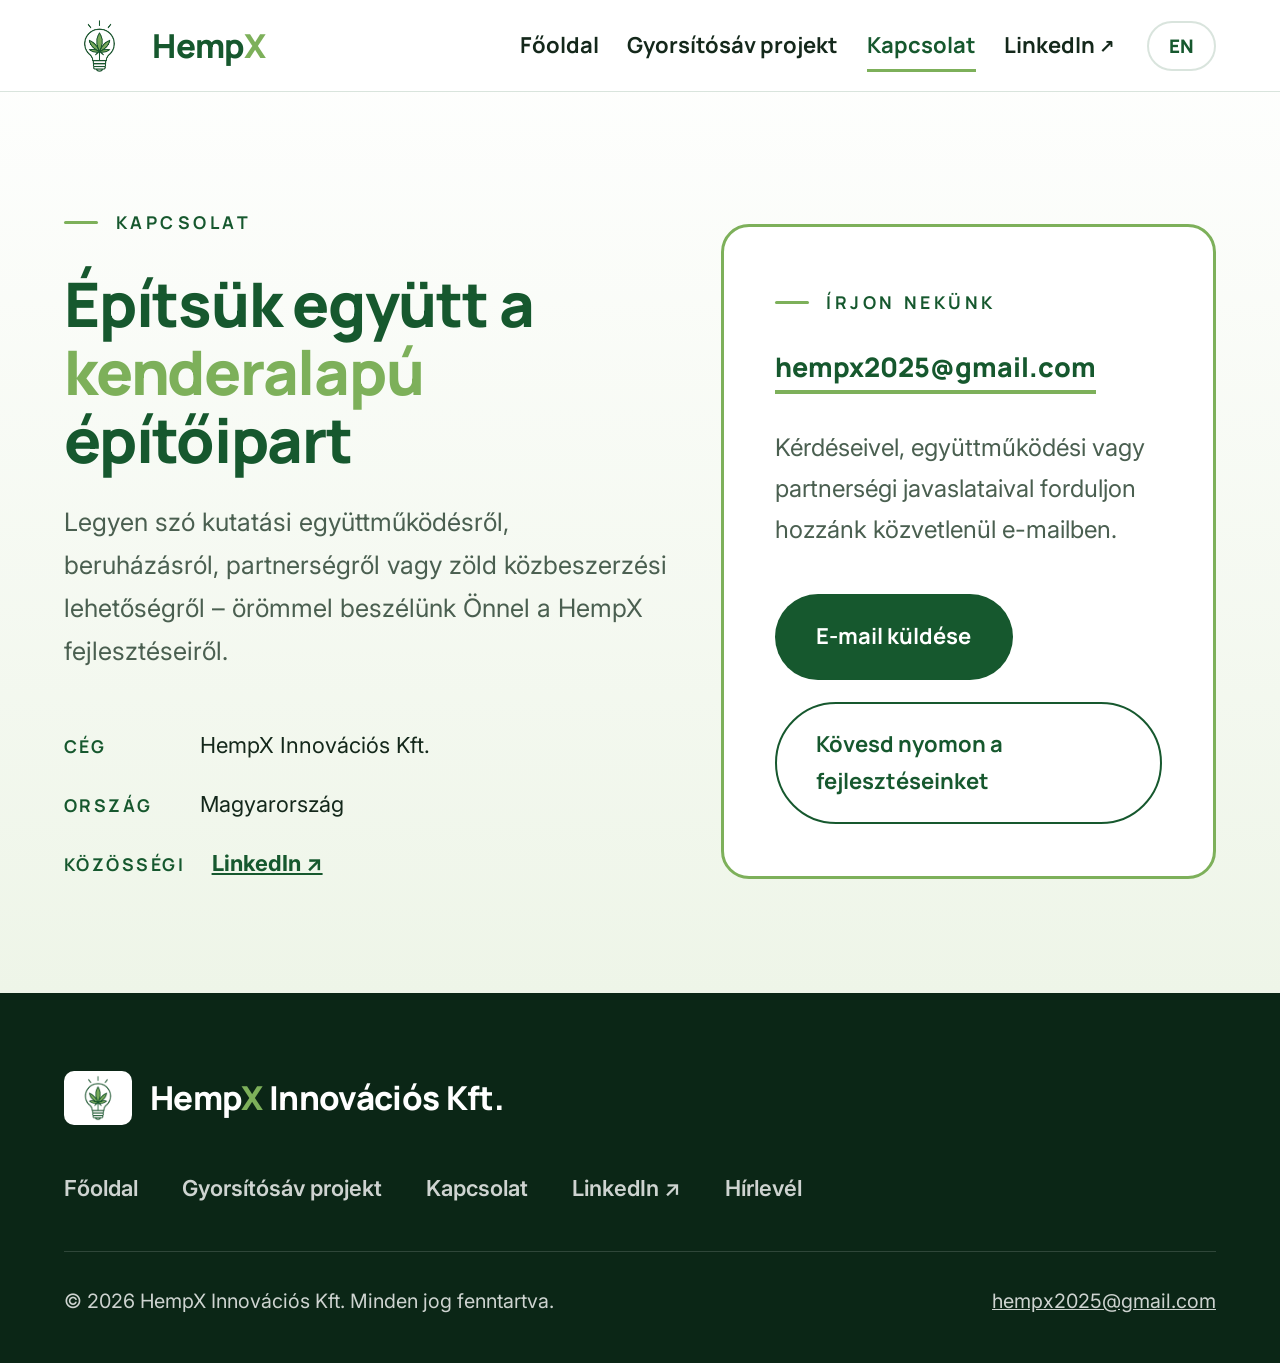
==== hempx/kapcsolat.html @ 9fbd69f8 "legujabb valtozat" ====
<!DOCTYPE html>
<html lang="hu">
<head>
<meta charset="UTF-8">
<meta name="viewport" content="width=device-width, initial-scale=1.0">
<title>Kapcsolat | HempX Innovációs Kft.</title>
<meta name="description" content="Vegye fel a kapcsolatot a HempX Innovációs Kft.-vel kutatási együttműködés, beruházás, partnerség vagy zöld közbeszerzési lehetőség ügyében.">
<meta name="robots" content="index, follow">
<meta property="og:title" content="Kapcsolat | HempX Innovációs Kft.">
<meta property="og:description" content="Vegye fel a kapcsolatot a HempX Innovációs Kft.-vel kutatási együttműködés, beruházás, partnerség vagy zöld közbeszerzési lehetőség ügyében.">
<meta property="og:type" content="website">
<meta property="og:image" content="assets/hempx-logo.png">
<link rel="icon" type="image/png" href="assets/favicon.png">
<link rel="preconnect" href="https://fonts.googleapis.com">
<link rel="preconnect" href="https://fonts.gstatic.com" crossorigin>
<link href="https://fonts.googleapis.com/css2?family=Inter:wght@400;500;600&family=Manrope:wght@500;700;800&display=swap" rel="stylesheet">
<link rel="stylesheet" href="assets/style.css">
<script>window.HEMPX_META={hu:{title:'Kapcsolat | HempX Innovációs Kft.',desc:'Vegye fel a kapcsolatot a HempX Innovációs Kft.-vel kutatási együttműködés, beruházás, partnerség vagy zöld közbeszerzési lehetőség ügyében.'},en:{title:'Contact | HempX Innovation Ltd.',desc:'Get in touch with HempX Innovation Ltd. about research collaboration, investment, partnership or green procurement opportunities.'}};</script>
</head>
<body>
<nav>
  <a href="index.html" class="brand" aria-label="HempX – kezdőlap" data-en-aria="HempX – home">
    <img src="assets/hempx-mark.png" alt="" width="73" height="56"><span>Hemp<b>X</b></span>
  </a>
  <ul class="nav-links"><li><a href="index.html" data-en="Home">Főoldal</a></li><li><a href="projekt.html" data-en="Accelerator Project">Gyorsítósáv projekt</a></li><li><a href="kapcsolat.html" aria-current="page" data-en="Contact">Kapcsolat</a></li><li><a href="https://www.linkedin.com/company/hempx-innovation-ltd/" target="_blank" rel="noopener" class="ext" data-en="LinkedIn">LinkedIn</a></li></ul>
  <button class="lang" type="button" aria-label="Switch to English">EN</button>
  <button class="burger" id="burger" aria-label="Menü" aria-expanded="false"><span></span><span></span><span></span></button>
</nav>
<div class="mobile-menu" id="mobileMenu"><a href="index.html" data-en="Home">Főoldal</a><a href="projekt.html" data-en="Accelerator Project">Gyorsítósáv projekt</a><a href="kapcsolat.html" aria-current="page" data-en="Contact">Kapcsolat</a><a href="https://www.linkedin.com/company/hempx-innovation-ltd/" target="_blank" rel="noopener" class="ext" data-en="LinkedIn">LinkedIn</a><button class="lang" type="button">EN</button></div>

<header class="page-hero" style="min-height:100vh;align-items:center">
  <div>
    <span class="eyebrow"  data-en="Contact">Kapcsolat</span>
    <h1  data-en="Let’s build the &lt;em&gt;hemp-based&lt;/em&gt; construction industry together">Építsük együtt a <em>kenderalapú</em> építőipart</h1>
    <p class="lede"  data-en="Whether it’s research collaboration, investment, partnership or green procurement opportunities – we’d be happy to talk to you about HempX’s developments.">Legyen szó kutatási együttműködésről, beruházásról, partnerségről vagy zöld közbeszerzési lehetőségről – örömmel beszélünk Önnel a HempX fejlesztéseiről.</p>
    <div style="margin-top:2.5rem">
      <div class="detail"><span class="l"  data-en="Company">Cég</span><span>HempX Innovációs Kft.</span></div>
      <div class="detail"><span class="l"  data-en="Country">Ország</span><span  data-en="Hungary">Magyarország</span></div>
      <div class="detail"><span class="l"  data-en="Social">Közösségi</span><a href="https://www.linkedin.com/company/hempx-innovation-ltd/" target="_blank" rel="noopener" style="font-weight:700;color:var(--green)">LinkedIn ↗</a></div>
    </div>
  </div>
  <div class="contact-card reveal">
    <span class="eyebrow"  data-en="Write to us">Írjon nekünk</span><br>
    <a class="mail" href="mailto:hempx2025@gmail.com">hempx2025@gmail.com</a>
    <p style="margin:1.5rem 0 2rem;font-size:1.1rem;color:var(--muted)" data-en="Please contact us directly by email with any questions, collaboration ideas or partnership proposals.">Kérdéseivel, együttműködési vagy partnerségi javaslataival forduljon hozzánk közvetlenül e-mailben.</p>
    <div class="actions" style="margin-top:0">
      <a class="btn btn-solid" href="mailto:hempx2025@gmail.com"><span  data-en="Send email">E-mail küldése</span></a>
      <a class="btn btn-line js-news" href="#"><span  data-en="Follow our developments">Kövesd nyomon a fejlesztéseinket</span></a>
    </div>
  </div>
</header>
<footer>
  <div class="foot">
    <a href="index.html" class="brand"><img src="assets/hempx-mark.png" alt="" width="73" height="56"><span>Hemp<b>X</b> Innovációs Kft.</span></a>
    <ul>
      <li><a href="index.html" data-en="Home">Főoldal</a></li>
      <li><a href="projekt.html" data-en="Accelerator Project">Gyorsítósáv projekt</a></li>
      <li><a href="kapcsolat.html" data-en="Contact">Kapcsolat</a></li>
      <li><a href="https://www.linkedin.com/company/hempx-innovation-ltd/" target="_blank" rel="noopener">LinkedIn ↗</a></li>
      <li><a class="js-news" href="#" data-en="Newsletter">Hírlevél</a></li>
    </ul>
  </div>
  <div class="foot-bottom">
    <span  data-en="© 2026 HempX Innovation Ltd. All rights reserved.">© 2026 HempX Innovációs Kft. Minden jog fenntartva.</span>
    <a href="mailto:hempx2025@gmail.com">hempx2025@gmail.com</a>
  </div>
</footer>
<script src="assets/main.js"></script>
</body>
</html>
---- hempx/assets/style.css ----
/* HempX – közös stílus. Színek a HempX logóból: sötétzöld #16582E, levélzöld #7DB05A */
:root{
  --green:#16582e;
  --green-deep:#0d3a1e;
  --green-ink:#0b2616;
  --leaf:#7db05a;
  --leaf-light:#cfe4bf;
  --mint:#eef5e8;
  --paper:#ffffff;
  --paper-2:#f6f9f2;
  --text:#14281b;
  --muted:#4a5f50;
  --line:rgba(22,88,46,.16);
  --sans:'Manrope',system-ui,-apple-system,'Segoe UI',sans-serif;
  --body:'Inter',system-ui,-apple-system,'Segoe UI',sans-serif;
  --pad:clamp(1.25rem,5vw,6rem);
}
*,*::before,*::after{box-sizing:border-box;margin:0;padding:0}
html{scroll-behavior:smooth;font-size:clamp(17px,1.05vw + 9px,22px)}
body{font-family:var(--body);color:var(--text);background:var(--paper);line-height:1.7;-webkit-font-smoothing:antialiased;overflow-x:hidden}
img{max-width:100%;display:block}
a{color:inherit}
:focus-visible{outline:3px solid var(--leaf);outline-offset:3px}

/* ── típus ── */
h1,h2,h3{font-family:var(--sans);font-weight:800;line-height:1.1;letter-spacing:-.02em;color:var(--green)}
h1{font-size:clamp(2.6rem,5.6vw,5.6rem)}
h2{font-size:clamp(2rem,3.8vw,3.6rem);margin-bottom:1.2rem}
h3{font-size:1.5rem;line-height:1.2}
h1 em,h2 em{font-style:normal;color:var(--leaf)}
.on-dark h1,.on-dark h2,.on-dark h3{color:#fff}
.on-dark h2 em,.on-dark h1 em{color:var(--leaf)}
.eyebrow{font-family:var(--sans);font-weight:700;font-size:.8rem;letter-spacing:.2em;text-transform:uppercase;color:var(--green);display:inline-flex;gap:.8rem;align-items:center;margin-bottom:1.2rem}
.eyebrow::before{content:'';width:34px;height:3px;background:var(--leaf);border-radius:2px}
.on-dark .eyebrow{color:var(--leaf-light)}
.lede{font-size:1.15rem;color:var(--muted);max-width:62ch}
.on-dark .lede{color:rgba(255,255,255,.82)}
p{max-width:70ch}

/* ── elrendezés ── */
.band{padding:clamp(4rem,9vw,8rem) var(--pad)}
.band.alt{background:var(--paper-2)}
.band.mint{background:var(--mint)}
.band.dark{background:var(--green-deep);color:#fff}
.wrap{max-width:1680px;margin:0 auto}
.grid{display:grid;gap:clamp(1.5rem,3vw,3rem)}
.g2{grid-template-columns:1fr 1fr;align-items:center}
.g3{grid-template-columns:repeat(3,1fr)}
.g4{grid-template-columns:repeat(4,1fr)}
.photo{width:100%;height:100%;object-fit:cover;border-radius:18px}
.frame{border-radius:18px;overflow:hidden;box-shadow:0 20px 50px rgba(13,58,30,.18);background:var(--mint)}
.frame img{width:100%;height:100%;object-fit:cover}
.cap{font-size:.8rem;color:var(--muted);margin-top:.6rem}

/* ── gombok ── */
.btn{display:inline-flex;align-items:center;gap:.6rem;font-family:var(--sans);font-weight:700;font-size:1rem;text-decoration:none;padding:1rem 1.8rem;border-radius:999px;transition:.2s;border:2px solid transparent;cursor:pointer}
.btn-solid{background:var(--green);color:#fff}
.btn-solid:hover{background:var(--green-deep);transform:translateY(-2px);box-shadow:0 12px 28px rgba(22,88,46,.28)}
.btn-leaf{background:var(--leaf);color:var(--green-ink)}
.btn-leaf:hover{background:#8fc06a;transform:translateY(-2px)}
.btn-line{border-color:var(--green);color:var(--green);background:transparent}
.btn-line:hover{background:var(--green);color:#fff}
.on-dark .btn-line{border-color:#fff;color:#fff}
.on-dark .btn-line:hover{background:#fff;color:var(--green)}
.actions{display:flex;flex-wrap:wrap;gap:1rem;margin-top:2rem}

/* ── nav ── */
nav{position:fixed;inset:0 0 auto 0;z-index:100;display:flex;align-items:center;justify-content:space-between;gap:1.5rem;padding:.8rem var(--pad);background:rgba(255,255,255,.94);backdrop-filter:blur(10px);border-bottom:1px solid var(--line)}
.brand{display:flex;align-items:center;gap:.8rem;text-decoration:none}
.brand img{height:54px;width:auto}
.brand span{font-family:var(--sans);font-weight:800;font-size:1.5rem;color:var(--green);letter-spacing:-.02em}
.brand span b{color:var(--leaf);font-weight:800}
.nav-links{list-style:none;display:flex;align-items:center;gap:clamp(1rem,2.2vw,2.4rem);margin-left:auto}
.nav-links a{font-family:var(--sans);font-weight:700;font-size:1rem;text-decoration:none;color:var(--text);padding:.4rem 0;border-bottom:3px solid transparent;transition:.2s}
.nav-links a:hover,.nav-links a[aria-current="page"]{color:var(--green);border-bottom-color:var(--leaf)}
.nav-links a.ext::after{content:' ↗';font-size:.85em}
.lang{font-family:var(--sans);font-weight:800;font-size:.85rem;color:var(--green);background:transparent;border:2px solid var(--line);border-radius:999px;padding:.45rem .9rem;cursor:pointer}
.lang:hover{border-color:var(--green)}
.burger{display:none;flex-direction:column;gap:6px;background:none;border:none;padding:6px;cursor:pointer}
.burger span{display:block;width:28px;height:3px;background:var(--green);border-radius:2px;transition:.3s}
.burger.open span:nth-child(1){transform:translateY(9px) rotate(45deg)}
.burger.open span:nth-child(2){opacity:0}
.burger.open span:nth-child(3){transform:translateY(-9px) rotate(-45deg)}
.mobile-menu{display:none;position:fixed;inset:0;z-index:90;background:#fff;flex-direction:column;align-items:center;justify-content:center;gap:1.6rem}
.mobile-menu.open{display:flex}
.mobile-menu a{font-family:var(--sans);font-weight:800;font-size:2rem;color:var(--green);text-decoration:none}

/* ── hero ── */
.hero{min-height:100vh;display:grid;grid-template-columns:1.05fr .95fr;gap:clamp(2rem,4vw,5rem);align-items:center;padding:7.5rem var(--pad) 4rem;background:
  radial-gradient(ellipse 60% 70% at 85% 30%,rgba(125,176,90,.22),transparent 60%),linear-gradient(180deg,#fff,var(--mint))}
.hero h1{margin:.3rem 0 1.4rem}
.hero .lede{font-size:clamp(1.15rem,1.5vw,1.5rem);max-width:56ch}
.hero-photos{display:grid;grid-template-columns:1fr 1fr;grid-template-rows:1fr 1fr;gap:1rem;height:min(78vh,820px)}
.hero-photos .frame:first-child{grid-row:1 / span 2}
.badge{display:inline-flex;align-items:center;gap:.7rem;font-family:var(--sans);font-weight:700;font-size:.95rem;color:var(--green);background:#fff;border:2px solid var(--leaf);border-radius:999px;padding:.5rem 1.1rem;margin-bottom:1.4rem}
.badge i{width:10px;height:10px;border-radius:50%;background:var(--leaf);display:block}
.page-hero{padding:9rem var(--pad) 4rem;background:linear-gradient(180deg,#fff,var(--mint));min-height:70vh;display:grid;grid-template-columns:1.1fr .9fr;gap:clamp(2rem,4vw,5rem);align-items:center}
.page-hero h1{font-size:clamp(2.4rem,4.8vw,4.8rem);margin:.3rem 0 1.2rem}
.chips{display:flex;flex-wrap:wrap;gap:.7rem;margin-top:2rem}
.chip{font-family:var(--sans);font-weight:700;font-size:.95rem;text-decoration:none;color:var(--green);border:2px solid var(--line);background:#fff;border-radius:999px;padding:.5rem 1.1rem;transition:.2s}
a.chip:hover{border-color:var(--green);background:var(--green);color:#fff}
.chip.plain{font-weight:600;color:var(--text);background:var(--paper-2);border-radius:10px;padding:.4rem .8rem;font-size:.95rem}

/* ── kártyák ── */
.card{background:#fff;border:2px solid var(--line);border-radius:20px;padding:2.2rem;transition:.25s}
.card:hover{border-color:var(--leaf);transform:translateY(-4px);box-shadow:0 18px 40px rgba(22,88,46,.12)}
.card .no{font-family:var(--sans);font-weight:800;color:var(--leaf);font-size:1rem;letter-spacing:.1em;margin-bottom:1rem;display:block}
.card h3{margin-bottom:.8rem}
.card p{color:var(--muted);font-size:1rem}
.card .data{display:block;margin-top:1rem;font-family:var(--sans);font-weight:800;color:var(--green)}
.card ul{list-style:none;margin-top:.6rem}
.card li{padding:.3rem 0 .3rem 1.4rem;position:relative;color:var(--muted)}
.card li::before{content:'';position:absolute;left:0;top:.95em;width:9px;height:9px;border-radius:50%;background:var(--leaf)}
.on-dark .card{background:rgba(255,255,255,.06);border-color:rgba(255,255,255,.18)}
.on-dark .card p,.on-dark .card li{color:rgba(255,255,255,.82)}
.on-dark .card h3{color:#fff}

/* ── idézet ── */
.quote{text-align:center}
.quote blockquote{font-family:var(--sans);font-weight:700;font-size:clamp(1.6rem,3.2vw,3rem);line-height:1.3;letter-spacing:-.01em;max-width:34ch;margin:0 auto 1.5rem;color:#fff}
.quote cite{font-style:normal;font-weight:700;color:var(--leaf-light);letter-spacing:.14em;text-transform:uppercase;font-size:.85rem}

/* ── hírlevél sáv ── */
.news{display:flex;align-items:center;justify-content:space-between;gap:2rem;flex-wrap:wrap;background:var(--green);color:#fff;border-radius:28px;padding:clamp(2rem,4vw,3.5rem)}
.news h2{color:#fff;margin:0 0 .5rem;font-size:clamp(1.8rem,3vw,2.8rem)}
.news p{color:rgba(255,255,255,.85)}

/* ── támogatási blokk ── */
.fund{display:grid;grid-template-columns:auto 1fr auto;gap:clamp(1.5rem,3vw,3.5rem);align-items:center;background:#fff;border:3px solid var(--leaf);border-radius:28px;padding:clamp(1.5rem,3vw,3rem)}
.fund-img{min-width:240px;max-width:340px}
.fund-img img{width:100%;height:auto}
.fund-ph{border:3px dashed var(--leaf);border-radius:14px;padding:2rem 1rem;text-align:center;font-family:var(--sans);font-weight:700;color:var(--muted);font-size:.9rem;line-height:1.4}
.fund-body{text-align:center}
.fund-body .lbl{font-family:var(--sans);font-weight:700;font-size:.8rem;letter-spacing:.18em;text-transform:uppercase;color:var(--muted)}
.fund-amount{font-family:var(--sans);font-weight:800;font-size:clamp(2.2rem,4.4vw,4.4rem);color:var(--green);letter-spacing:-.02em;line-height:1.1;margin:.4rem 0}
.fund-body p{margin:0 auto;font-size:1rem;color:var(--muted)}
.fund-logo img{height:110px;width:auto}

/* ── adatrács ── */
.spec{display:grid;grid-template-columns:repeat(4,1fr);gap:1.2rem}
.spec>div{background:#fff;border:2px solid var(--line);border-radius:18px;padding:1.8rem}
.spec .k{font-family:var(--sans);font-weight:700;font-size:.8rem;letter-spacing:.14em;text-transform:uppercase;color:var(--leaf);margin-bottom:.6rem;filter:brightness(.8)}
.spec .v{font-family:var(--sans);font-weight:700;font-size:1.15rem;color:var(--text);line-height:1.4;word-break:break-word}
.spec .v.big{font-size:1.8rem;color:var(--green);font-weight:800}

/* ── TRL ── */
.trl{display:flex;margin:2.5rem 0 1rem}
.trl div{flex:1;text-align:center;position:relative}
.trl div::before{content:'';position:absolute;top:13px;left:-50%;width:100%;height:4px;background:var(--leaf)}
.trl div:first-child::before{display:none}
.trl b{display:block;width:30px;height:30px;border-radius:50%;background:var(--leaf);margin:0 auto;position:relative;z-index:1;border:4px solid #fff;box-shadow:0 0 0 2px var(--leaf)}
.trl div:first-child b,.trl div:last-child b{background:var(--green);box-shadow:0 0 0 2px var(--green)}
.trl span{display:block;margin-top:.7rem;font-family:var(--sans);font-weight:800;color:var(--green)}
.trl-cap{display:flex;justify-content:space-between;gap:2rem;color:var(--muted);font-size:1rem}
.trl-cap span{max-width:45%}.trl-cap span:last-child{text-align:right}

/* ── partnerek ── */
.partner{display:flex;flex-direction:column;gap:1rem}
.partner .top{display:flex;align-items:center;gap:1.2rem}
.partner .logo{width:84px;height:84px;flex:none;border-radius:14px;border:2px solid var(--line);background:#fff;display:flex;align-items:center;justify-content:center;overflow:hidden;padding:6px}
.partner .logo img{max-width:100%;max-height:100%;object-fit:contain}
.role{font-family:var(--sans);font-weight:700;font-size:.8rem;letter-spacing:.14em;text-transform:uppercase;color:var(--green);opacity:.75;margin-top:.2rem}

/* ── piac ── */
.adv{display:grid;grid-template-columns:1fr 1fr;gap:.4rem 3rem;margin-top:1.5rem}
.adv div{display:flex;gap:.9rem;padding:.55rem 0;font-size:1.05rem;font-weight:500}
.adv div::before{content:'✓';font-weight:800;color:#fff;background:var(--green);border-radius:50%;width:1.5rem;height:1.5rem;flex:none;display:flex;align-items:center;justify-content:center;font-size:.85rem;margin-top:.2rem}

/* ── GYIK ── */
.faq{max-width:1000px}
.faq-item{border-top:2px solid var(--line)}.faq-item:last-child{border-bottom:2px solid var(--line)}
.faq-q{width:100%;background:none;border:none;cursor:pointer;display:flex;justify-content:space-between;align-items:center;gap:2rem;padding:1.5rem 0;text-align:left;font-family:var(--sans);font-weight:700;font-size:1.3rem;color:var(--green)}
.faq-q .plus{font-size:1.8rem;color:var(--leaf);transition:transform .3s;flex:none;line-height:1}
.faq-item.open .plus{transform:rotate(45deg)}
.faq-a{max-height:0;overflow:hidden;transition:max-height .35s ease}
.faq-a p{padding:0 0 1.6rem;color:var(--muted)}

/* ── kapcsolat ── */
.contact-card{background:#fff;border:3px solid var(--leaf);border-radius:28px;padding:clamp(2rem,4vw,4rem)}
.mail{font-family:var(--sans);font-weight:800;font-size:clamp(1.2rem,2.1vw,2.5rem);color:var(--green);text-decoration:none;word-break:break-word;display:inline-block;border-bottom:4px solid var(--leaf)}
.mail:hover{color:var(--green-deep)}
.detail{display:flex;gap:1.2rem;margin-bottom:1rem;align-items:baseline}
.detail .l{font-family:var(--sans);font-weight:700;font-size:.8rem;letter-spacing:.14em;text-transform:uppercase;color:var(--green);min-width:110px}

/* ── lábléc ── */
footer{background:var(--green-ink);color:rgba(255,255,255,.8);padding:3.5rem var(--pad) 2rem}
.foot{display:flex;justify-content:space-between;gap:2rem;flex-wrap:wrap;align-items:center;padding-bottom:2rem;border-bottom:1px solid rgba(255,255,255,.15)}
.foot .brand span{color:#fff}
.foot .brand img{background:#fff;border-radius:10px;padding:4px}
.foot ul{list-style:none;display:flex;gap:2rem;flex-wrap:wrap}
.foot a{text-decoration:none;font-weight:600}.foot a:hover{color:var(--leaf)}
.foot-bottom{padding-top:1.5rem;font-size:.9rem;display:flex;justify-content:space-between;gap:1rem;flex-wrap:wrap}

/* ── reveal ── */
.reveal{opacity:0;transform:translateY(24px);transition:opacity .7s ease,transform .7s ease}
.reveal.in{opacity:1;transform:none}
@media (prefers-reduced-motion:reduce){*{transition:none!important;scroll-behavior:auto!important}.reveal{opacity:1;transform:none}}

/* ── reszponzív ── */
@media (max-width:1100px){
  .nav-links{display:none}.burger{display:flex}
  nav>.lang{margin-left:auto}
  .hero,.page-hero,.g2{grid-template-columns:1fr}
  .hero{min-height:auto}
  .hero-photos{height:60vw;min-height:320px}
  .g3,.g4,.spec{grid-template-columns:1fr 1fr}
  .fund{grid-template-columns:1fr;text-align:center}.fund-img{margin:0 auto}.fund-logo{margin:0 auto}
  .adv{grid-template-columns:1fr}
}
@media (max-width:640px){
  .g3,.g4,.spec{grid-template-columns:1fr}
  .trl-cap{flex-direction:column}.trl-cap span{max-width:100%!important;text-align:left!important}
  .brand span{display:none}
}

.card h3{overflow-wrap:anywhere}
.partner .top>div{min-width:0}
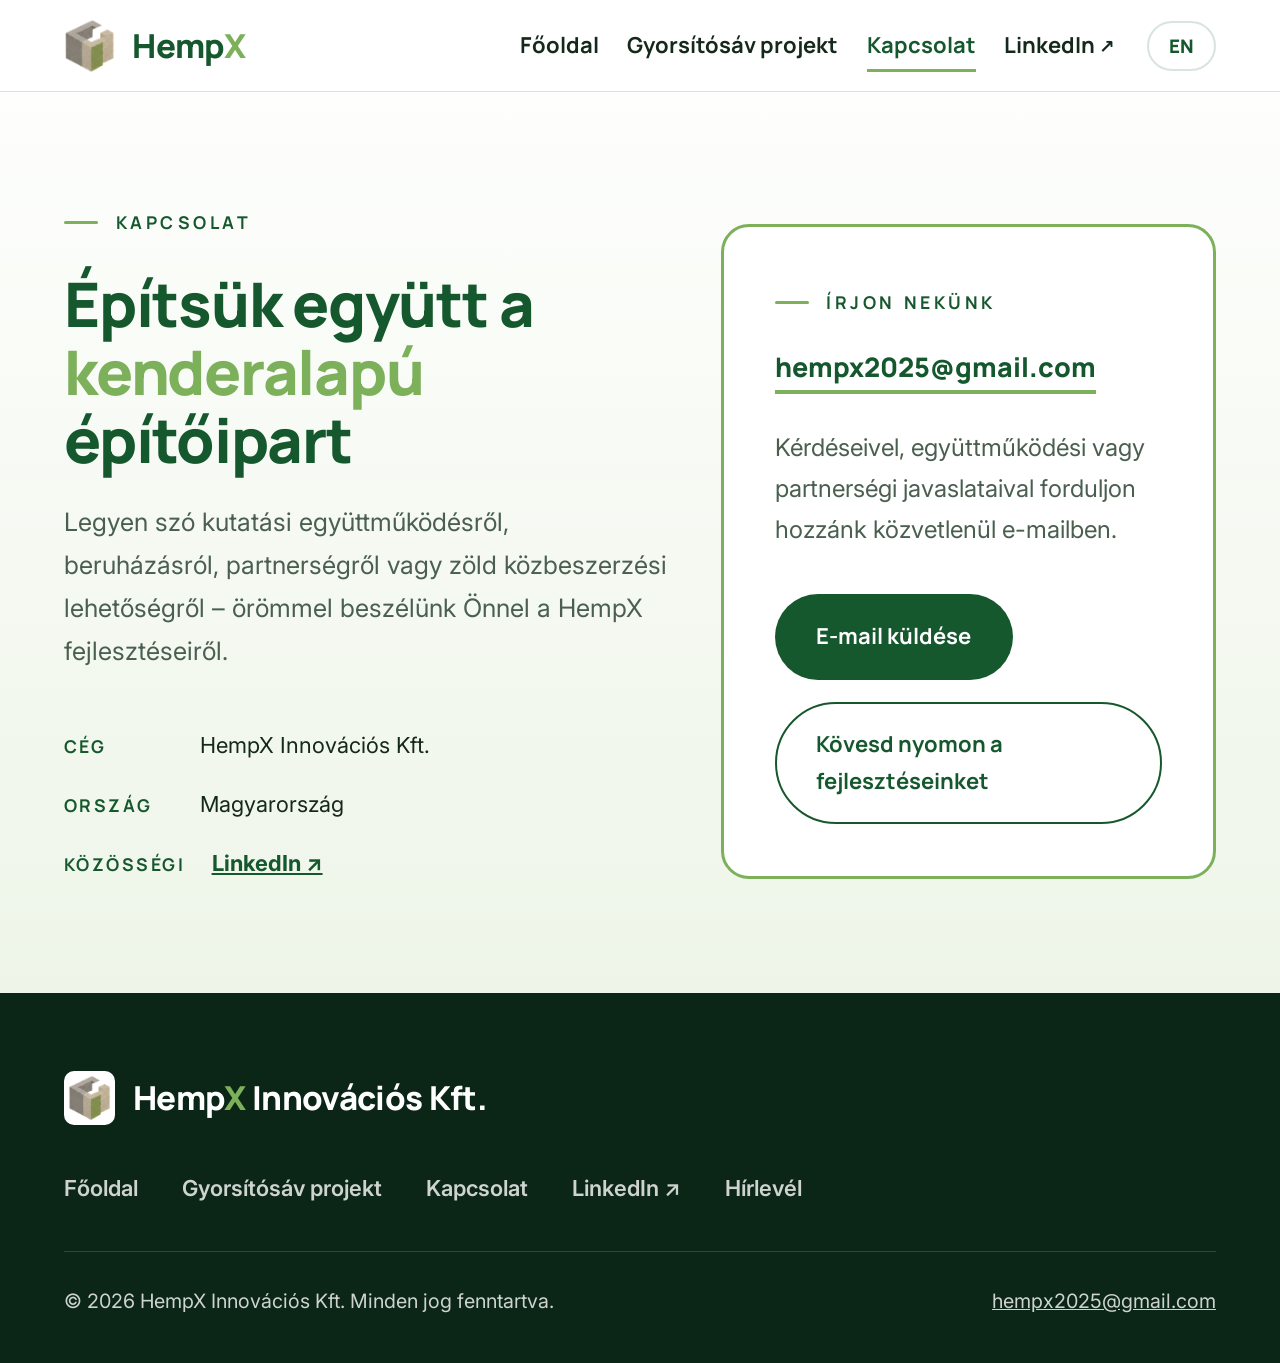
==== commit 80d09df1: "HempX: logo csere az uj (kocka-jeles) logora Co-Authored-By: Claude Opus 5.5 <noreply@anthropic.com>" ====
--- a/hempx/kapcsolat.html
+++ b/hempx/kapcsolat.html
@@ -9,7 +9,7 @@
 <meta property="og:title" content="Kapcsolat | HempX Innovációs Kft.">
 <meta property="og:description" content="Vegye fel a kapcsolatot a HempX Innovációs Kft.-vel kutatási együttműködés, beruházás, partnerség vagy zöld közbeszerzési lehetőség ügyében.">
 <meta property="og:type" content="website">
-<meta property="og:image" content="assets/hempx-logo.png">
+<meta property="og:image" content="assets/og-image.png">
 <link rel="icon" type="image/png" href="assets/favicon.png">
 <link rel="preconnect" href="https://fonts.googleapis.com">
 <link rel="preconnect" href="https://fonts.gstatic.com" crossorigin>
@@ -20,7 +20,7 @@
 <body>
 <nav>
   <a href="index.html" class="brand" aria-label="HempX – kezdőlap" data-en-aria="HempX – home">
-    <img src="assets/hempx-mark.png" alt="" width="73" height="56"><span>Hemp<b>X</b></span>
+    <img src="assets/hempx-mark.png" alt="" width="51" height="54"><span>Hemp<b>X</b></span>
   </a>
   <ul class="nav-links"><li><a href="index.html" data-en="Home">Főoldal</a></li><li><a href="projekt.html" data-en="Accelerator Project">Gyorsítósáv projekt</a></li><li><a href="kapcsolat.html" aria-current="page" data-en="Contact">Kapcsolat</a></li><li><a href="https://www.linkedin.com/company/hempx-innovation-ltd/" target="_blank" rel="noopener" class="ext" data-en="LinkedIn">LinkedIn</a></li></ul>
   <button class="lang" type="button" aria-label="Switch to English">EN</button>
@@ -51,7 +51,7 @@
 </header>
 <footer>
   <div class="foot">
-    <a href="index.html" class="brand"><img src="assets/hempx-mark.png" alt="" width="73" height="56"><span>Hemp<b>X</b> Innovációs Kft.</span></a>
+    <a href="index.html" class="brand"><img src="assets/hempx-mark.png" alt="" width="51" height="54"><span>Hemp<b>X</b> Innovációs Kft.</span></a>
     <ul>
       <li><a href="index.html" data-en="Home">Főoldal</a></li>
       <li><a href="projekt.html" data-en="Accelerator Project">Gyorsítósáv projekt</a></li>
--- a/hempx/assets/style.css
+++ b/hempx/assets/style.css
@@ -134,7 +134,7 @@
 .fund-body .lbl{font-family:var(--sans);font-weight:700;font-size:.8rem;letter-spacing:.18em;text-transform:uppercase;color:var(--muted)}
 .fund-amount{font-family:var(--sans);font-weight:800;font-size:clamp(2.2rem,4.4vw,4.4rem);color:var(--green);letter-spacing:-.02em;line-height:1.1;margin:.4rem 0}
 .fund-body p{margin:0 auto;font-size:1rem;color:var(--muted)}
-.fund-logo img{height:110px;width:auto}
+.fund-logo img{height:130px;width:auto}
 
 /* ── adatrács ── */
 .spec{display:grid;grid-template-columns:repeat(4,1fr);gap:1.2rem}
